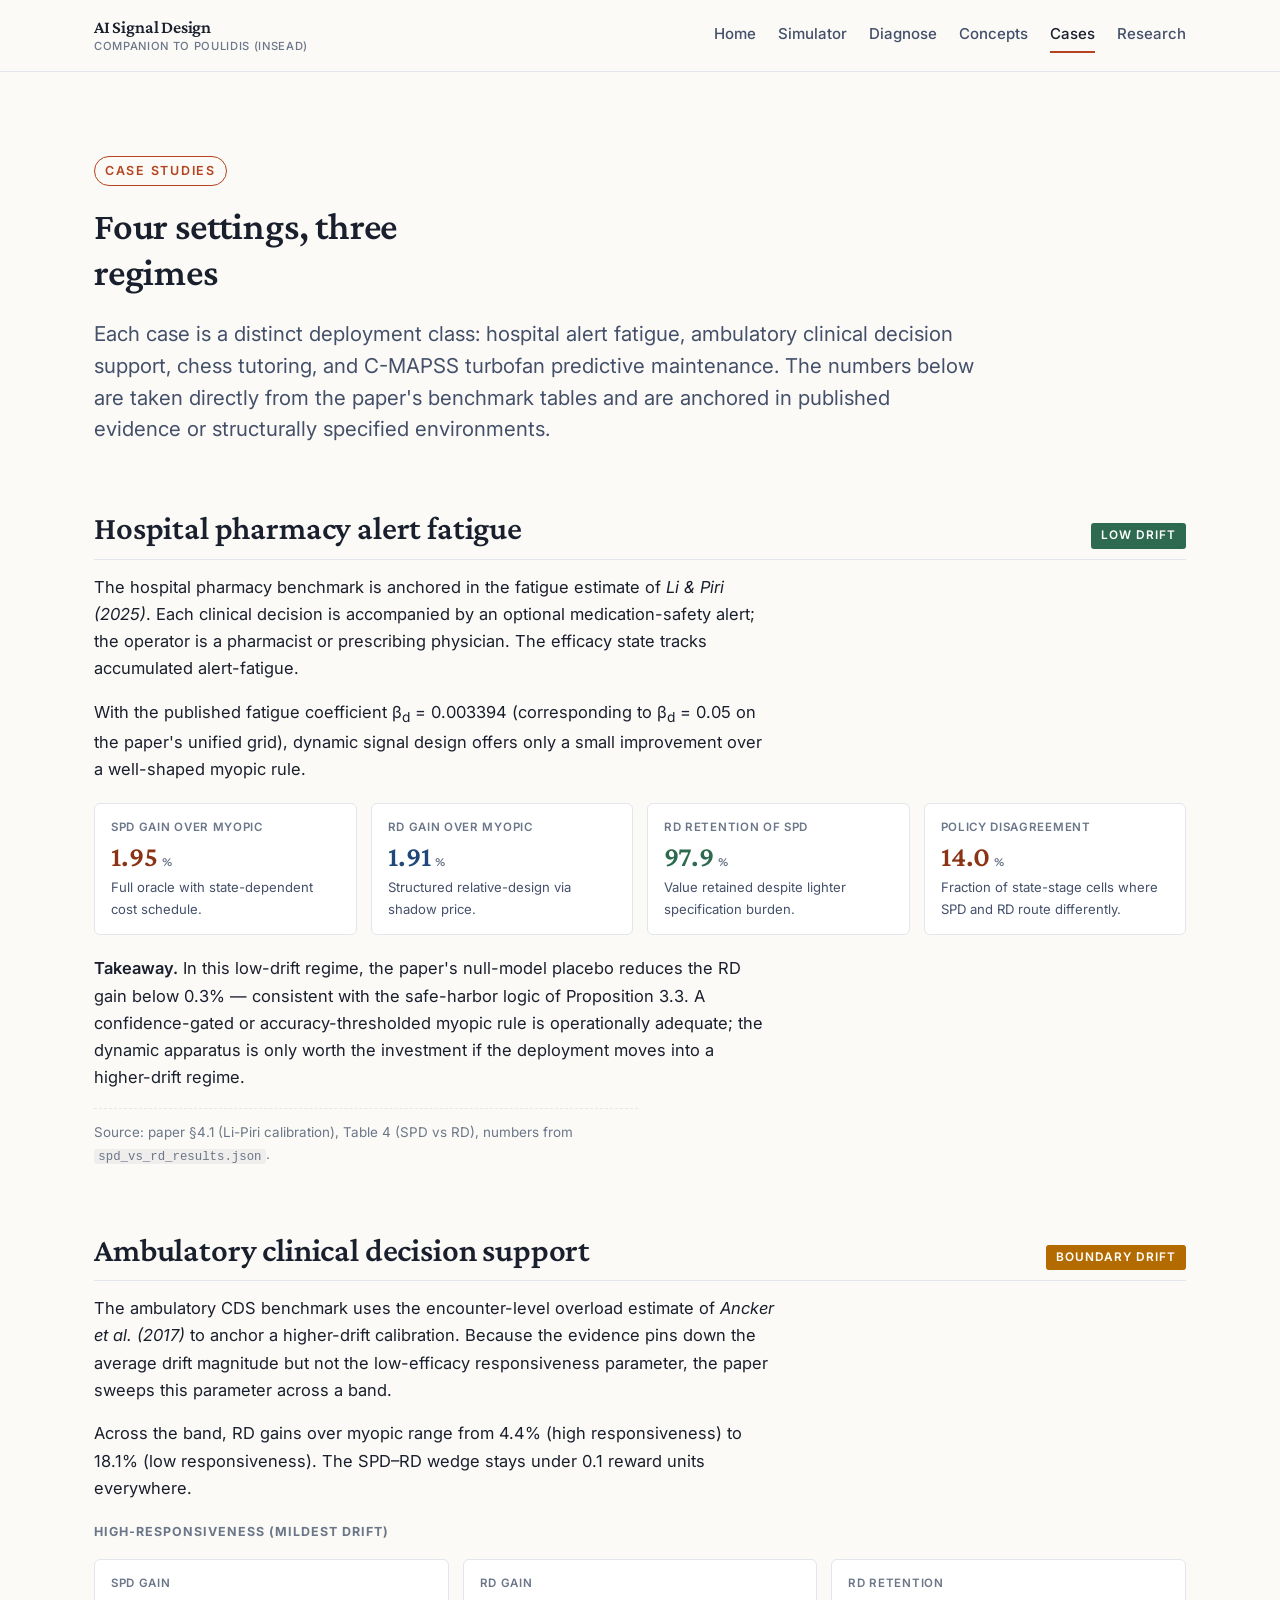
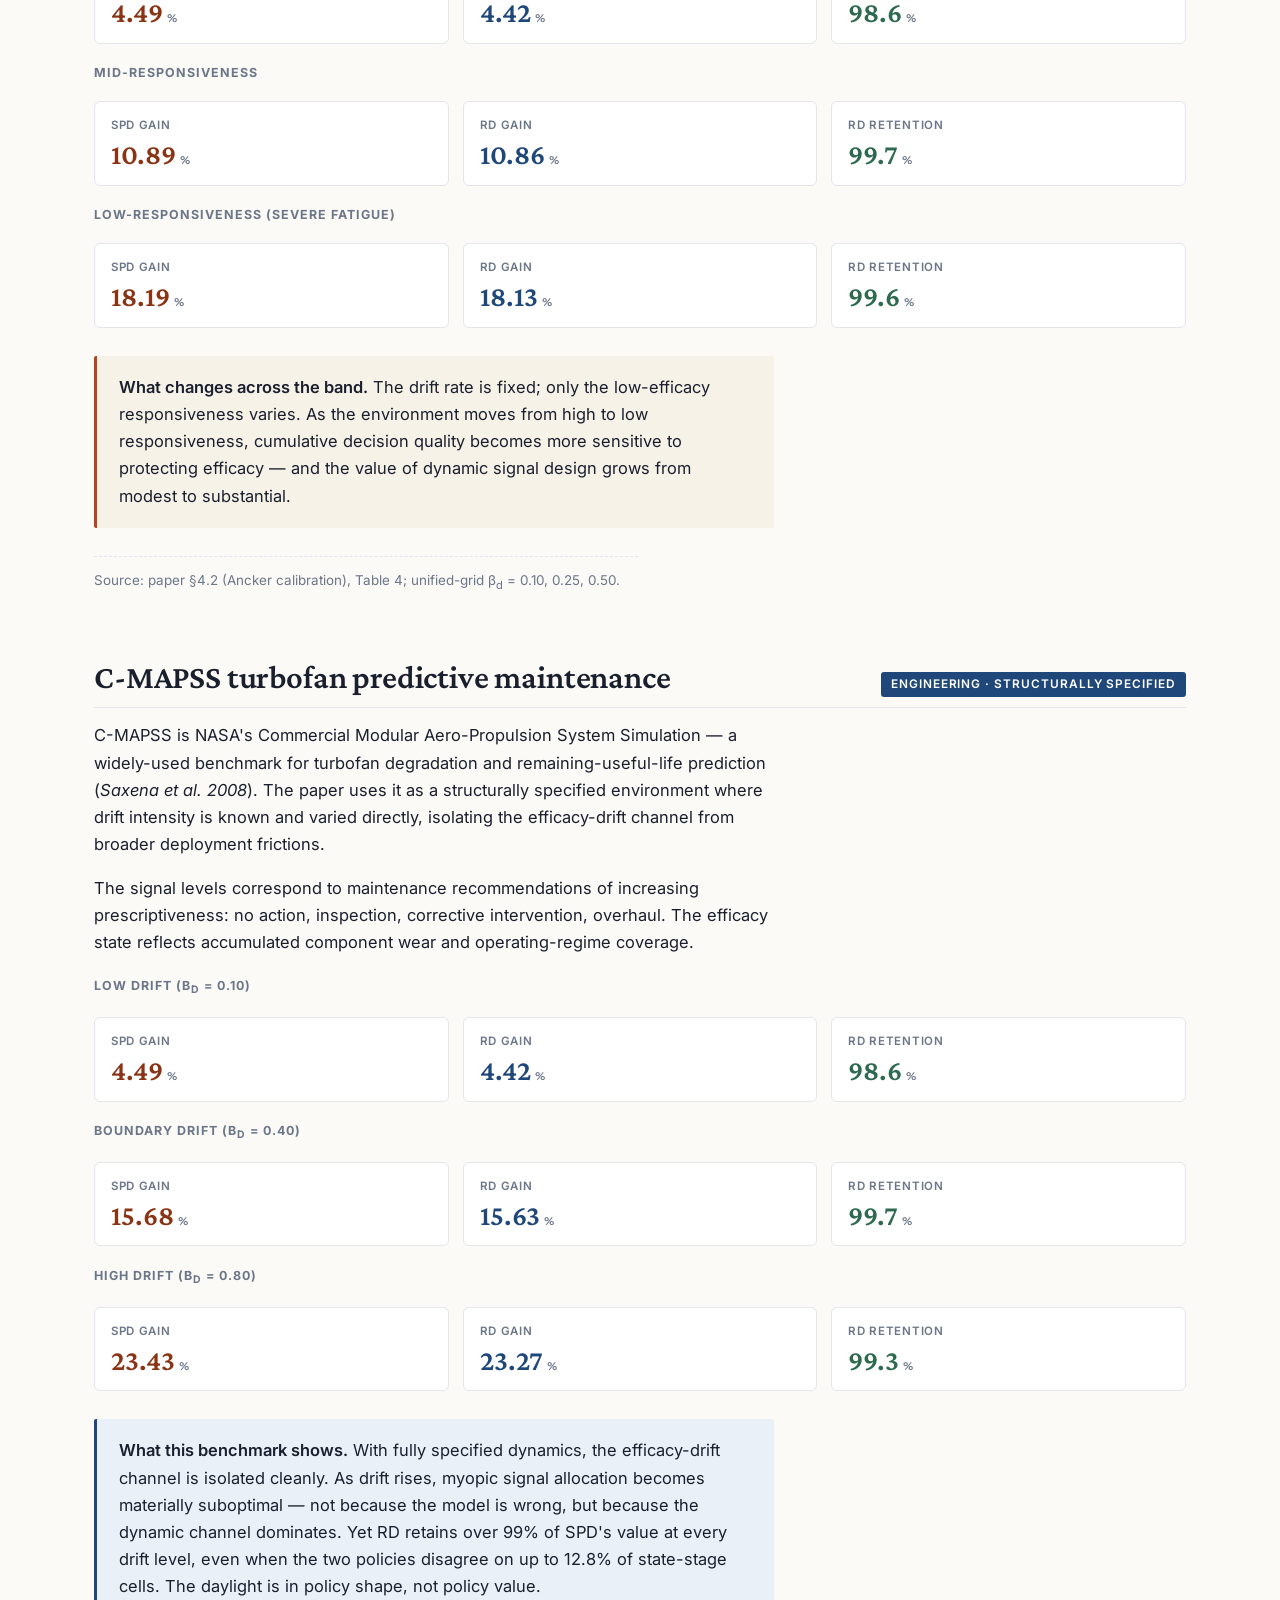
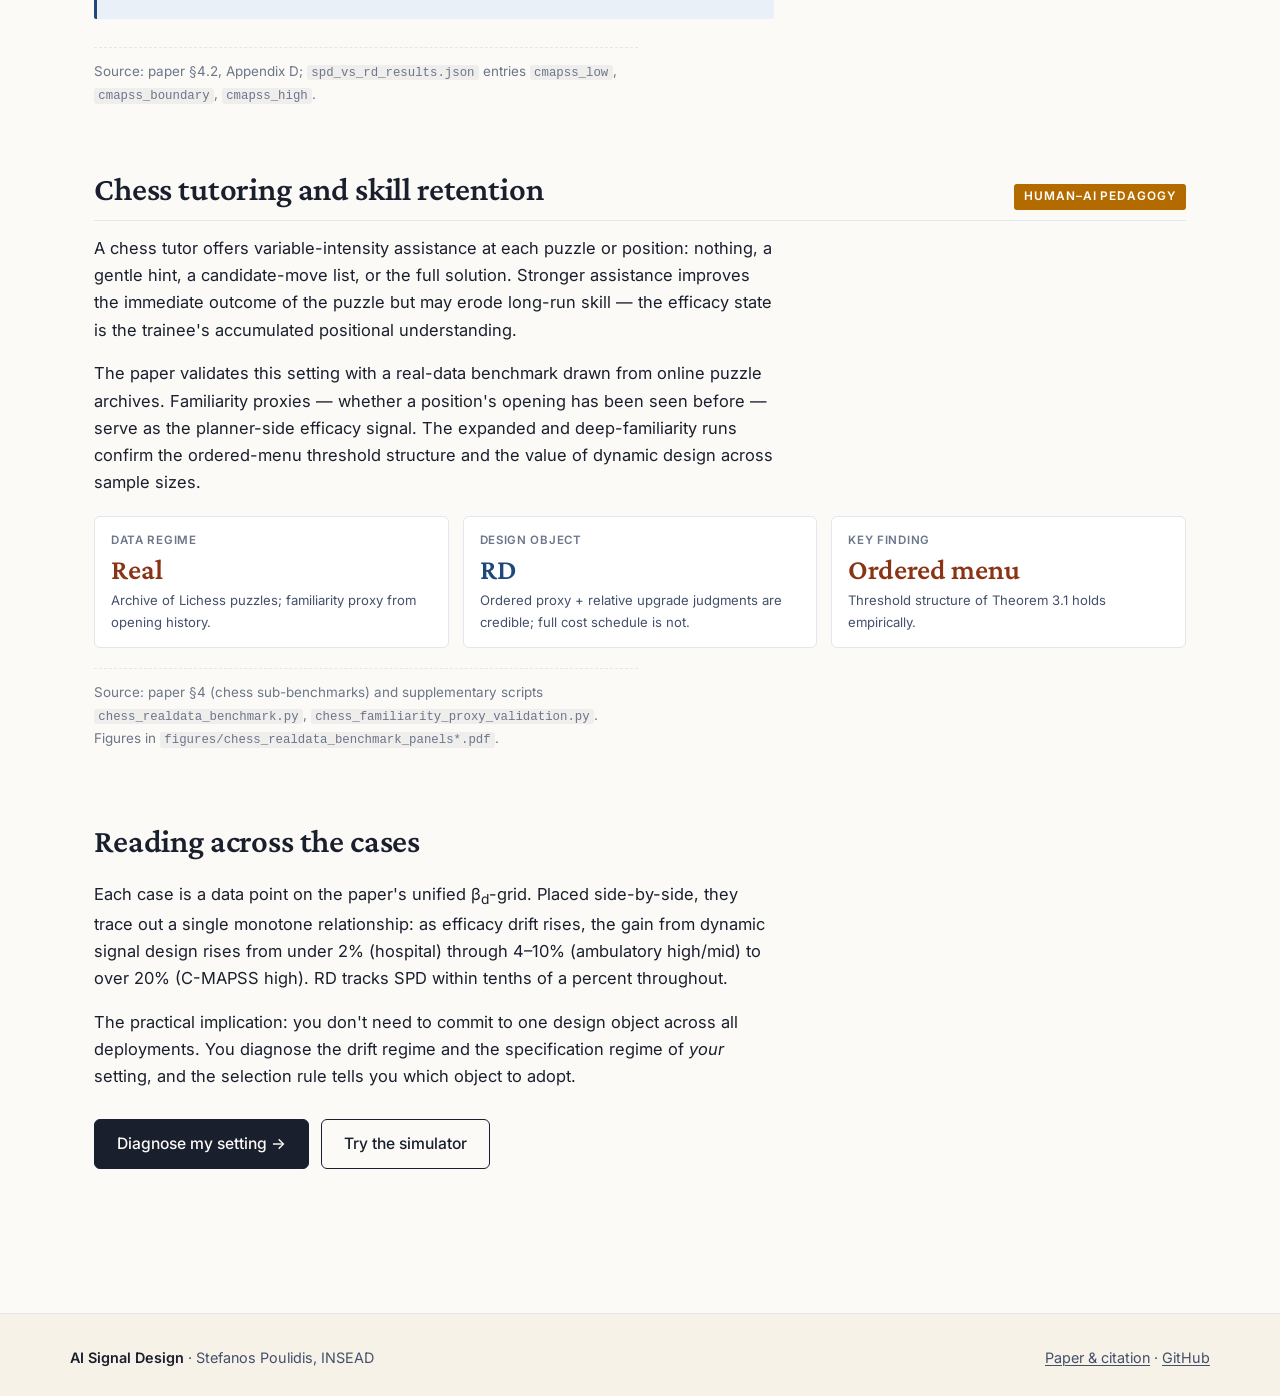
==== cases.html @ e81a994e "Initial site: companion to Dynamic AI Signal Policy Design Static site translating the paper's findi" ====
<!DOCTYPE html>
<html lang="en">
<head>
<meta charset="utf-8">
<meta name="viewport" content="width=device-width,initial-scale=1">
<title>Case studies — AI Signal Design</title>
<meta name="description" content="Hospital alert fatigue, ambulatory clinical decision support, chess tutoring, and C-MAPSS turbofan predictive maintenance — with the paper's benchmark numbers.">
<link rel="preconnect" href="https://fonts.googleapis.com">
<link rel="preconnect" href="https://fonts.gstatic.com" crossorigin>
<link href="https://fonts.googleapis.com/css2?family=Crimson+Pro:wght@400;500;600;700&family=Inter:wght@400;500;600;700&display=swap" rel="stylesheet">
<link rel="stylesheet" href="assets/css/styles.css">
<style>
  .case-section { margin-bottom: 64px; }
  .case-head {
    display: flex;
    justify-content: space-between;
    align-items: baseline;
    gap: 20px;
    border-bottom: 1px solid var(--rule);
    padding-bottom: 10px;
    margin-bottom: 14px;
  }
  .case-head h2 { margin: 0; }
  .case-tag {
    font-size: 0.74rem;
    text-transform: uppercase;
    letter-spacing: 0.08em;
    font-weight: 600;
    padding: 3px 10px;
    border-radius: 3px;
    color: white;
    white-space: nowrap;
  }
  .case-tag.low { background: var(--good); }
  .case-tag.mid { background: var(--warn); }
  .case-tag.high { background: var(--bad); }
  .case-tag.engineering { background: var(--blue); }

  .num-grid {
    display: grid;
    grid-template-columns: repeat(auto-fit, minmax(170px, 1fr));
    gap: 14px;
    margin: 20px 0;
  }
  .num-cell {
    background: var(--card);
    border: 1px solid var(--rule);
    border-radius: var(--radius);
    padding: 14px 16px;
  }
  .num-cell .label { font-size: 0.72rem; text-transform: uppercase; letter-spacing: 0.06em; color: var(--ink-mute); font-weight: 600; }
  .num-cell .big {
    font-family: "Crimson Pro", serif;
    font-size: 1.8rem;
    color: var(--accent-dark);
    line-height: 1.1;
    margin-top: 4px;
    font-weight: 600;
  }
  .num-cell.blue .big { color: var(--blue); }
  .num-cell.good .big { color: var(--good); }
  .num-cell .unit { font-size: 0.85rem; color: var(--ink-mute); margin-left: 4px; }
  .num-cell .desc { font-size: 0.82rem; color: var(--ink-soft); margin-top: 4px; }

  .source-note {
    font-size: 0.84rem;
    color: var(--ink-mute);
    margin-top: 14px;
    padding-top: 12px;
    border-top: 1px dashed var(--rule);
  }
</style>
</head>
<body>

<header class="site-header">
  <div class="nav-wrap">
    <a href="index.html" class="brand">AI Signal Design <small>Companion to Poulidis (INSEAD)</small></a>
    <nav class="primary">
      <a href="index.html">Home</a>
      <a href="simulator.html">Simulator</a>
      <a href="diagnose.html">Diagnose</a>
      <a href="concepts.html">Concepts</a>
      <a href="cases.html" class="active">Cases</a>
      <a href="research.html">Research</a>
    </nav>
  </div>
</header>

<main>

<section class="hero" style="padding-bottom:0;">
  <span class="eyebrow">Case studies</span>
  <h1 style="font-size:clamp(1.8rem,3vw,2.4rem);">Four settings, three regimes</h1>
  <p class="lede">
    Each case is a distinct deployment class: hospital alert fatigue, ambulatory clinical decision support, chess tutoring, and C-MAPSS turbofan predictive maintenance. The numbers below are taken directly from the paper's benchmark tables and are anchored in published evidence or structurally specified environments.
  </p>
</section>

<!-- Hospital alert fatigue -->
<section class="case-section" id="hospital">
  <div class="case-head">
    <h2>Hospital pharmacy alert fatigue</h2>
    <span class="case-tag low">Low drift</span>
  </div>
  <div class="prose">
    <p>
      The hospital pharmacy benchmark is anchored in the fatigue estimate of <em>Li &amp; Piri (2025)</em>. Each clinical decision is accompanied by an optional medication-safety alert; the operator is a pharmacist or prescribing physician. The efficacy state tracks accumulated alert-fatigue.
    </p>
    <p>
      With the published fatigue coefficient β<sub>d</sub> = 0.003394 (corresponding to β<sub>d</sub> = 0.05 on the paper's unified grid), dynamic signal design offers only a small improvement over a well-shaped myopic rule.
    </p>
  </div>

  <div class="num-grid">
    <div class="num-cell"><div class="label">SPD gain over myopic</div><div class="big">1.95<span class="unit">%</span></div><div class="desc">Full oracle with state-dependent cost schedule.</div></div>
    <div class="num-cell blue"><div class="label">RD gain over myopic</div><div class="big">1.91<span class="unit">%</span></div><div class="desc">Structured relative-design via shadow price.</div></div>
    <div class="num-cell good"><div class="label">RD retention of SPD</div><div class="big">97.9<span class="unit">%</span></div><div class="desc">Value retained despite lighter specification burden.</div></div>
    <div class="num-cell"><div class="label">Policy disagreement</div><div class="big">14.0<span class="unit">%</span></div><div class="desc">Fraction of state-stage cells where SPD and RD route differently.</div></div>
  </div>

  <div class="prose">
    <p>
      <strong>Takeaway.</strong> In this low-drift regime, the paper's null-model placebo reduces the RD gain below 0.3% — consistent with the safe-harbor logic of Proposition 3.3. A confidence-gated or accuracy-thresholded myopic rule is operationally adequate; the dynamic apparatus is only worth the investment if the deployment moves into a higher-drift regime.
    </p>
    <p class="source-note">Source: paper §4.1 (Li-Piri calibration), Table 4 (SPD vs RD), numbers from <code>spd_vs_rd_results.json</code>.</p>
  </div>
</section>

<!-- Ambulatory CDS -->
<section class="case-section" id="ambulatory">
  <div class="case-head">
    <h2>Ambulatory clinical decision support</h2>
    <span class="case-tag mid">Boundary drift</span>
  </div>
  <div class="prose">
    <p>
      The ambulatory CDS benchmark uses the encounter-level overload estimate of <em>Ancker et al. (2017)</em> to anchor a higher-drift calibration. Because the evidence pins down the average drift magnitude but not the low-efficacy responsiveness parameter, the paper sweeps this parameter across a band.
    </p>
    <p>
      Across the band, RD gains over myopic range from 4.4% (high responsiveness) to 18.1% (low responsiveness). The SPD–RD wedge stays under 0.1 reward units everywhere.
    </p>
  </div>

  <h3 style="font-family: 'Inter', sans-serif; font-size: 0.78rem; text-transform: uppercase; letter-spacing: 0.08em; color: var(--ink-mute); font-weight: 700;">High-responsiveness (mildest drift)</h3>
  <div class="num-grid">
    <div class="num-cell"><div class="label">SPD gain</div><div class="big">4.49<span class="unit">%</span></div></div>
    <div class="num-cell blue"><div class="label">RD gain</div><div class="big">4.42<span class="unit">%</span></div></div>
    <div class="num-cell good"><div class="label">RD retention</div><div class="big">98.6<span class="unit">%</span></div></div>
  </div>

  <h3 style="font-family: 'Inter', sans-serif; font-size: 0.78rem; text-transform: uppercase; letter-spacing: 0.08em; color: var(--ink-mute); font-weight: 700;">Mid-responsiveness</h3>
  <div class="num-grid">
    <div class="num-cell"><div class="label">SPD gain</div><div class="big">10.89<span class="unit">%</span></div></div>
    <div class="num-cell blue"><div class="label">RD gain</div><div class="big">10.86<span class="unit">%</span></div></div>
    <div class="num-cell good"><div class="label">RD retention</div><div class="big">99.7<span class="unit">%</span></div></div>
  </div>

  <h3 style="font-family: 'Inter', sans-serif; font-size: 0.78rem; text-transform: uppercase; letter-spacing: 0.08em; color: var(--ink-mute); font-weight: 700;">Low-responsiveness (severe fatigue)</h3>
  <div class="num-grid">
    <div class="num-cell"><div class="label">SPD gain</div><div class="big">18.19<span class="unit">%</span></div></div>
    <div class="num-cell blue"><div class="label">RD gain</div><div class="big">18.13<span class="unit">%</span></div></div>
    <div class="num-cell good"><div class="label">RD retention</div><div class="big">99.6<span class="unit">%</span></div></div>
  </div>

  <div class="prose">
    <div class="callout">
      <strong>What changes across the band.</strong> The drift rate is fixed; only the low-efficacy responsiveness varies. As the environment moves from high to low responsiveness, cumulative decision quality becomes more sensitive to protecting efficacy — and the value of dynamic signal design grows from modest to substantial.
    </div>
    <p class="source-note">Source: paper §4.2 (Ancker calibration), Table 4; unified-grid β<sub>d</sub> = 0.10, 0.25, 0.50.</p>
  </div>
</section>

<!-- C-MAPSS turbofan -->
<section class="case-section" id="cmapss">
  <div class="case-head">
    <h2>C-MAPSS turbofan predictive maintenance</h2>
    <span class="case-tag engineering">Engineering · structurally specified</span>
  </div>
  <div class="prose">
    <p>
      C-MAPSS is NASA's Commercial Modular Aero-Propulsion System Simulation — a widely-used benchmark for turbofan degradation and remaining-useful-life prediction (<em>Saxena et al. 2008</em>). The paper uses it as a structurally specified environment where drift intensity is known and varied directly, isolating the efficacy-drift channel from broader deployment frictions.
    </p>
    <p>
      The signal levels correspond to maintenance recommendations of increasing prescriptiveness: no action, inspection, corrective intervention, overhaul. The efficacy state reflects accumulated component wear and operating-regime coverage.
    </p>
  </div>

  <h3 style="font-family: 'Inter', sans-serif; font-size: 0.78rem; text-transform: uppercase; letter-spacing: 0.08em; color: var(--ink-mute); font-weight: 700;">Low drift (β<sub>d</sub> = 0.10)</h3>
  <div class="num-grid">
    <div class="num-cell"><div class="label">SPD gain</div><div class="big">4.49<span class="unit">%</span></div></div>
    <div class="num-cell blue"><div class="label">RD gain</div><div class="big">4.42<span class="unit">%</span></div></div>
    <div class="num-cell good"><div class="label">RD retention</div><div class="big">98.6<span class="unit">%</span></div></div>
  </div>

  <h3 style="font-family: 'Inter', sans-serif; font-size: 0.78rem; text-transform: uppercase; letter-spacing: 0.08em; color: var(--ink-mute); font-weight: 700;">Boundary drift (β<sub>d</sub> = 0.40)</h3>
  <div class="num-grid">
    <div class="num-cell"><div class="label">SPD gain</div><div class="big">15.68<span class="unit">%</span></div></div>
    <div class="num-cell blue"><div class="label">RD gain</div><div class="big">15.63<span class="unit">%</span></div></div>
    <div class="num-cell good"><div class="label">RD retention</div><div class="big">99.7<span class="unit">%</span></div></div>
  </div>

  <h3 style="font-family: 'Inter', sans-serif; font-size: 0.78rem; text-transform: uppercase; letter-spacing: 0.08em; color: var(--ink-mute); font-weight: 700;">High drift (β<sub>d</sub> = 0.80)</h3>
  <div class="num-grid">
    <div class="num-cell"><div class="label">SPD gain</div><div class="big">23.43<span class="unit">%</span></div></div>
    <div class="num-cell blue"><div class="label">RD gain</div><div class="big">23.27<span class="unit">%</span></div></div>
    <div class="num-cell good"><div class="label">RD retention</div><div class="big">99.3<span class="unit">%</span></div></div>
  </div>

  <div class="prose">
    <div class="callout blue">
      <strong>What this benchmark shows.</strong> With fully specified dynamics, the efficacy-drift channel is isolated cleanly. As drift rises, myopic signal allocation becomes materially suboptimal — not because the model is wrong, but because the dynamic channel dominates. Yet RD retains over 99% of SPD's value at every drift level, even when the two policies disagree on up to 12.8% of state-stage cells. The daylight is in policy shape, not policy value.
    </div>
    <p class="source-note">Source: paper §4.2, Appendix D; <code>spd_vs_rd_results.json</code> entries <code>cmapss_low</code>, <code>cmapss_boundary</code>, <code>cmapss_high</code>.</p>
  </div>
</section>

<!-- Chess tutoring -->
<section class="case-section" id="chess">
  <div class="case-head">
    <h2>Chess tutoring and skill retention</h2>
    <span class="case-tag mid">Human–AI pedagogy</span>
  </div>
  <div class="prose">
    <p>
      A chess tutor offers variable-intensity assistance at each puzzle or position: nothing, a gentle hint, a candidate-move list, or the full solution. Stronger assistance improves the immediate outcome of the puzzle but may erode long-run skill — the efficacy state is the trainee's accumulated positional understanding.
    </p>
    <p>
      The paper validates this setting with a real-data benchmark drawn from online puzzle archives. Familiarity proxies — whether a position's opening has been seen before — serve as the planner-side efficacy signal. The expanded and deep-familiarity runs confirm the ordered-menu threshold structure and the value of dynamic design across sample sizes.
    </p>
  </div>

  <div class="num-grid">
    <div class="num-cell"><div class="label">Data regime</div><div class="big">Real</div><div class="desc">Archive of Lichess puzzles; familiarity proxy from opening history.</div></div>
    <div class="num-cell blue"><div class="label">Design object</div><div class="big">RD</div><div class="desc">Ordered proxy + relative upgrade judgments are credible; full cost schedule is not.</div></div>
    <div class="num-cell"><div class="label">Key finding</div><div class="big">Ordered menu</div><div class="desc">Threshold structure of Theorem 3.1 holds empirically.</div></div>
  </div>

  <div class="prose">
    <p class="source-note">Source: paper §4 (chess sub-benchmarks) and supplementary scripts <code>chess_realdata_benchmark.py</code>, <code>chess_familiarity_proxy_validation.py</code>. Figures in <code>figures/chess_realdata_benchmark_panels*.pdf</code>.</p>
  </div>
</section>

<section>
  <h2>Reading across the cases</h2>
  <div class="prose">
    <p>
      Each case is a data point on the paper's unified β<sub>d</sub>-grid. Placed side-by-side, they trace out a single monotone relationship: as efficacy drift rises, the gain from dynamic signal design rises from under 2% (hospital) through 4–10% (ambulatory high/mid) to over 20% (C-MAPSS high). RD tracks SPD within tenths of a percent throughout.
    </p>
    <p>
      The practical implication: you don't need to commit to one design object across all deployments. You diagnose the drift regime and the specification regime of <em>your</em> setting, and the selection rule tells you which object to adopt.
    </p>
  </div>

  <div class="cta-row">
    <a href="diagnose.html" class="btn">Diagnose my setting →</a>
    <a href="simulator.html" class="btn secondary">Try the simulator</a>
  </div>
</section>

</main>

<footer>
  <div class="foot-wrap">
    <div><strong>AI Signal Design</strong> · Stefanos Poulidis, INSEAD</div>
    <div><a href="research.html">Paper &amp; citation</a> · <a href="https://github.com/StefanosPoulidis/ai-signal-design">GitHub</a></div>
  </div>
</footer>

</body>
</html>
---- assets/css/styles.css ----
/* ============================================================
   AI Signal Design — companion site for
   "Dynamic AI Signal Policy Design" (Poulidis, INSEAD)
   ============================================================ */

:root {
  --ink: #1a1f2e;
  --ink-soft: #44506a;
  --ink-mute: #6b7689;
  --rule: #e3e6ed;
  --paper: #fbfaf6;
  --paper-warm: #f6f2e8;
  --card: #ffffff;
  --accent: #b5431f;            /* warm terracotta */
  --accent-dark: #8a3415;
  --good: #2d6a4f;
  --warn: #b36b00;
  --bad: #a3301e;
  --zone-safe: #d9e6d5;
  --zone-mid: #f2e3bd;
  --zone-hot: #f0c9bb;
  --blue: #1f477a;
  --max-text: 68ch;
  --max-wide: 1140px;
  --radius: 6px;
  --shadow: 0 1px 2px rgba(26,31,46,0.04), 0 4px 14px rgba(26,31,46,0.06);
}

* { box-sizing: border-box; }

html { scroll-behavior: smooth; }

body {
  margin: 0;
  font-family: "Inter", -apple-system, BlinkMacSystemFont, "Segoe UI", Roboto, sans-serif;
  font-size: 16.5px;
  line-height: 1.65;
  color: var(--ink);
  background: var(--paper);
  -webkit-font-smoothing: antialiased;
  text-rendering: optimizeLegibility;
}

h1, h2, h3, h4 {
  font-family: "Crimson Pro", "Charter", "Iowan Old Style", "Georgia", serif;
  font-weight: 600;
  line-height: 1.18;
  color: var(--ink);
  letter-spacing: -0.005em;
}

h1 { font-size: clamp(2.2rem, 4.5vw, 3.3rem); margin: 0 0 0.6em; }
h2 { font-size: clamp(1.55rem, 2.6vw, 2.05rem); margin: 2.2em 0 0.6em; }
h3 { font-size: 1.25rem; margin: 1.8em 0 0.5em; }
h4 { font-size: 1.02rem; margin: 1.4em 0 0.4em; font-family: "Inter", sans-serif; text-transform: uppercase; letter-spacing: 0.08em; color: var(--ink-mute); font-weight: 600; }

p { margin: 0 0 1em; max-width: var(--max-text); }

a {
  color: var(--accent-dark);
  text-decoration: underline;
  text-underline-offset: 2px;
  text-decoration-thickness: 0.08em;
}
a:hover { color: var(--accent); }

strong { font-weight: 600; color: var(--ink); }
em { font-style: italic; }

code, .mono {
  font-family: "JetBrains Mono", "SF Mono", Menlo, Consolas, monospace;
  font-size: 0.92em;
  background: rgba(26,31,46,0.05);
  padding: 0.05em 0.35em;
  border-radius: 3px;
}

/* ============================================================
   LAYOUT
   ============================================================ */

.site-header {
  background: var(--paper);
  border-bottom: 1px solid var(--rule);
  padding: 18px 0;
  position: sticky;
  top: 0;
  z-index: 50;
  backdrop-filter: blur(6px);
  background: rgba(251,250,246,0.92);
}

.nav-wrap {
  max-width: var(--max-wide);
  margin: 0 auto;
  padding: 0 24px;
  display: flex;
  align-items: center;
  justify-content: space-between;
  gap: 24px;
}

.brand {
  font-family: "Crimson Pro", "Charter", serif;
  font-size: 1.12rem;
  font-weight: 600;
  text-decoration: none;
  color: var(--ink);
  line-height: 1.1;
  letter-spacing: -0.01em;
}
.brand small {
  display: block;
  font-family: "Inter", sans-serif;
  font-size: 0.7rem;
  font-weight: 500;
  color: var(--ink-mute);
  letter-spacing: 0.06em;
  text-transform: uppercase;
  margin-top: 2px;
}

nav.primary {
  display: flex;
  gap: 22px;
  flex-wrap: wrap;
}
nav.primary a {
  color: var(--ink-soft);
  text-decoration: none;
  font-size: 0.94rem;
  font-weight: 500;
  padding: 4px 0;
  border-bottom: 2px solid transparent;
}
nav.primary a:hover { color: var(--accent); }
nav.primary a.active { color: var(--ink); border-bottom-color: var(--accent); }

main {
  max-width: var(--max-wide);
  margin: 0 auto;
  padding: 56px 24px 80px;
}

section { margin: 0 0 64px; }

.lede {
  font-size: 1.18rem;
  line-height: 1.55;
  color: var(--ink-soft);
  max-width: var(--max-text);
}

.prose { max-width: var(--max-text); }

.prose ul, .prose ol { max-width: var(--max-text); padding-left: 1.25em; }
.prose li { margin: 0.3em 0; }

/* ============================================================
   HERO
   ============================================================ */

.hero {
  padding: 28px 0 12px;
}
.hero .eyebrow {
  display: inline-block;
  font-size: 0.78rem;
  text-transform: uppercase;
  letter-spacing: 0.14em;
  color: var(--accent);
  font-weight: 600;
  margin-bottom: 18px;
  padding: 4px 10px;
  border: 1px solid var(--accent);
  border-radius: 999px;
}
.hero h1 {
  max-width: 18ch;
}
.hero .lede { font-size: 1.28rem; }

.cta-row {
  display: flex;
  flex-wrap: wrap;
  gap: 12px;
  margin-top: 28px;
}

.btn {
  display: inline-block;
  padding: 11px 22px;
  border-radius: var(--radius);
  font-weight: 500;
  font-size: 0.98rem;
  text-decoration: none;
  border: 1px solid var(--ink);
  color: var(--paper);
  background: var(--ink);
  transition: background 0.15s, color 0.15s, border-color 0.15s;
}
.btn:hover { background: var(--accent); border-color: var(--accent); color: white; }
.btn.secondary {
  background: transparent;
  color: var(--ink);
}
.btn.secondary:hover { background: var(--ink); color: var(--paper); }

/* ============================================================
   CARDS / GRID
   ============================================================ */

.cards {
  display: grid;
  grid-template-columns: repeat(auto-fit, minmax(260px, 1fr));
  gap: 18px;
  margin: 32px 0;
}
.card {
  background: var(--card);
  border: 1px solid var(--rule);
  border-radius: var(--radius);
  padding: 24px;
}
.card h3 { margin-top: 0; font-size: 1.15rem; }
.card p { margin-bottom: 0; }
.card .num {
  font-family: "Crimson Pro", serif;
  font-size: 2.2rem;
  color: var(--accent);
  font-weight: 600;
  line-height: 1;
  display: block;
  margin-bottom: 6px;
}

/* Highlight callouts */
.callout {
  background: var(--paper-warm);
  border-left: 3px solid var(--accent);
  padding: 18px 22px;
  margin: 28px 0;
  border-radius: 2px;
}
.callout.blue { border-color: var(--blue); background: #eaf0f7; }
.callout.good { border-color: var(--good); background: #e6f0eb; }

/* ============================================================
   THREE-REGIME STRIP
   ============================================================ */

.regimes {
  display: grid;
  grid-template-columns: repeat(3, 1fr);
  gap: 0;
  margin: 36px 0;
  border-radius: var(--radius);
  overflow: hidden;
  box-shadow: var(--shadow);
}
.regime {
  padding: 26px 24px;
  background: var(--card);
  border-right: 1px solid var(--rule);
  position: relative;
}
.regime:last-child { border-right: none; }
.regime .zone-dot {
  display: inline-block;
  width: 10px;
  height: 10px;
  border-radius: 50%;
  margin-right: 8px;
  vertical-align: middle;
}
.regime.safe { background: var(--zone-safe); }
.regime.mid  { background: var(--zone-mid); }
.regime.hot  { background: var(--zone-hot); }
.regime h3 {
  margin-top: 0;
  font-size: 1.08rem;
  text-transform: uppercase;
  letter-spacing: 0.05em;
  font-family: "Inter", sans-serif;
  font-weight: 700;
  color: var(--ink);
}
.regime .verdict {
  font-family: "Crimson Pro", serif;
  font-size: 1.55rem;
  font-weight: 600;
  margin: 10px 0 8px;
  color: var(--ink);
}
.regime p { margin: 0; font-size: 0.95rem; color: var(--ink-soft); max-width: none; }

@media (max-width: 760px) {
  .regimes { grid-template-columns: 1fr; }
  .regime { border-right: none; border-bottom: 1px solid var(--rule); }
  .regime:last-child { border-bottom: none; }
}

/* ============================================================
   SIMULATOR
   ============================================================ */

.sim-layout {
  display: grid;
  grid-template-columns: 300px 1fr;
  gap: 32px;
  margin-top: 24px;
}
@media (max-width: 900px) { .sim-layout { grid-template-columns: 1fr; } }

.sim-controls {
  background: var(--card);
  border: 1px solid var(--rule);
  border-radius: var(--radius);
  padding: 22px;
  height: fit-content;
  position: sticky;
  top: 90px;
}
.sim-controls h3 { margin-top: 0; font-family: "Inter", sans-serif; font-size: 0.85rem; letter-spacing: 0.08em; text-transform: uppercase; color: var(--ink-mute); font-weight: 700; }
.control { margin-bottom: 20px; }
.control label {
  display: flex;
  justify-content: space-between;
  font-size: 0.88rem;
  font-weight: 500;
  margin-bottom: 6px;
  color: var(--ink-soft);
}
.control label .val { color: var(--accent); font-variant-numeric: tabular-nums; }
.control input[type=range] { width: 100%; }
.control select {
  width: 100%;
  padding: 8px 10px;
  border: 1px solid var(--rule);
  background: white;
  border-radius: 4px;
  font-family: inherit;
  font-size: 0.94rem;
  color: var(--ink);
}

.sim-output { min-width: 0; }

.kpis {
  display: grid;
  grid-template-columns: repeat(3, 1fr);
  gap: 12px;
  margin-bottom: 24px;
}
.kpi {
  background: var(--card);
  border: 1px solid var(--rule);
  border-radius: var(--radius);
  padding: 14px 16px;
}
.kpi .label { font-size: 0.72rem; text-transform: uppercase; letter-spacing: 0.08em; color: var(--ink-mute); font-weight: 600; }
.kpi .name { font-size: 0.9rem; color: var(--ink-soft); margin-top: 2px; }
.kpi .big {
  font-family: "Crimson Pro", serif;
  font-size: 1.9rem;
  font-weight: 600;
  line-height: 1.1;
  margin-top: 4px;
}
.kpi.myopic .big { color: var(--ink-mute); }
.kpi.rd .big     { color: var(--blue); }
.kpi.spd .big    { color: var(--accent-dark); }

.chart-card {
  background: var(--card);
  border: 1px solid var(--rule);
  border-radius: var(--radius);
  padding: 20px;
  margin-bottom: 18px;
}
.chart-card h4 {
  margin: 0 0 10px;
  font-size: 0.75rem;
  text-transform: uppercase;
  letter-spacing: 0.08em;
  color: var(--ink-mute);
  font-family: "Inter", sans-serif;
  font-weight: 700;
}
.chart-card .chart-sub {
  font-size: 0.86rem;
  color: var(--ink-mute);
  margin: -4px 0 8px;
}
.chart-wrap { position: relative; height: 220px; }

.legend {
  display: flex;
  gap: 14px;
  font-size: 0.84rem;
  flex-wrap: wrap;
  color: var(--ink-soft);
  margin-top: 6px;
}
.legend .sw {
  display: inline-block;
  width: 14px;
  height: 3px;
  vertical-align: middle;
  margin-right: 5px;
  border-radius: 2px;
}

/* ============================================================
   DIAGNOSTIC WIZARD
   ============================================================ */

.wizard {
  max-width: 760px;
  background: var(--card);
  border: 1px solid var(--rule);
  border-radius: var(--radius);
  padding: 32px;
  box-shadow: var(--shadow);
}
.wizard .step-num {
  font-size: 0.78rem;
  text-transform: uppercase;
  letter-spacing: 0.1em;
  color: var(--ink-mute);
  font-weight: 600;
}
.wizard h2 { margin: 2px 0 6px; font-size: 1.5rem; }
.wizard .q-prompt { color: var(--ink-soft); margin: 6px 0 22px; }

.options {
  display: grid;
  grid-template-columns: 1fr;
  gap: 10px;
  margin-bottom: 22px;
}
.option {
  padding: 14px 18px;
  border: 1.5px solid var(--rule);
  background: var(--paper);
  border-radius: var(--radius);
  cursor: pointer;
  font-size: 0.98rem;
  text-align: left;
  font-family: inherit;
  color: var(--ink);
  transition: all 0.12s;
}
.option:hover { border-color: var(--accent); background: white; }
.option.selected {
  border-color: var(--accent);
  background: var(--paper-warm);
}
.option .opt-label {
  font-weight: 600;
  display: block;
  margin-bottom: 2px;
}
.option .opt-desc {
  font-size: 0.86rem;
  color: var(--ink-mute);
  font-weight: 400;
}

.wizard-nav {
  display: flex;
  justify-content: space-between;
  padding-top: 18px;
  border-top: 1px solid var(--rule);
}

.progress-dots {
  display: flex;
  gap: 6px;
  margin-bottom: 20px;
}
.progress-dots .dot {
  width: 30px;
  height: 3px;
  background: var(--rule);
  border-radius: 2px;
  transition: background 0.2s;
}
.progress-dots .dot.done { background: var(--accent); }
.progress-dots .dot.current { background: var(--ink); }

.verdict-card {
  background: var(--paper-warm);
  border-left: 4px solid var(--accent);
  padding: 24px 28px;
  border-radius: 4px;
  margin-top: 18px;
}
.verdict-card .verdict-label {
  font-size: 0.78rem;
  text-transform: uppercase;
  letter-spacing: 0.1em;
  color: var(--ink-mute);
  font-weight: 600;
}
.verdict-card .verdict-title {
  font-family: "Crimson Pro", serif;
  font-size: 2rem;
  font-weight: 600;
  margin: 6px 0 10px;
  color: var(--ink);
}
.verdict-card .verdict-reasoning {
  font-size: 0.96rem;
  color: var(--ink-soft);
}
.verdict-card .verdict-reasoning ul { padding-left: 1.2em; }

/* ============================================================
   CASES
   ============================================================ */

.case-grid {
  display: grid;
  grid-template-columns: repeat(auto-fit, minmax(320px, 1fr));
  gap: 20px;
  margin: 32px 0;
}
.case-card {
  background: var(--card);
  border: 1px solid var(--rule);
  border-radius: var(--radius);
  padding: 24px;
}
.case-card .tag {
  font-size: 0.72rem;
  text-transform: uppercase;
  letter-spacing: 0.08em;
  color: white;
  background: var(--ink-soft);
  padding: 3px 8px;
  border-radius: 3px;
  font-weight: 600;
}
.case-card .tag.low { background: var(--good); }
.case-card .tag.mid { background: var(--warn); }
.case-card .tag.high { background: var(--bad); }
.case-card h3 { margin-top: 8px; }
.case-card .stats {
  display: flex;
  gap: 18px;
  margin: 14px 0 10px;
  flex-wrap: wrap;
}
.case-card .stat {
  font-size: 0.85rem;
}
.case-card .stat strong {
  display: block;
  font-family: "Crimson Pro", serif;
  font-size: 1.4rem;
  color: var(--accent);
  font-weight: 600;
}

/* ============================================================
   FACTORED KERNEL DIAGRAM (concepts page)
   ============================================================ */

.kernel-diagram {
  background: var(--card);
  border: 1px solid var(--rule);
  border-radius: var(--radius);
  padding: 28px;
  margin: 28px 0;
}

/* ============================================================
   TABLES
   ============================================================ */

table.comp {
  border-collapse: collapse;
  width: 100%;
  margin: 20px 0;
  font-size: 0.94rem;
}
table.comp th, table.comp td {
  padding: 10px 14px;
  text-align: left;
  border-bottom: 1px solid var(--rule);
  vertical-align: top;
}
table.comp th {
  background: var(--paper-warm);
  font-weight: 600;
  font-size: 0.82rem;
  text-transform: uppercase;
  letter-spacing: 0.06em;
  color: var(--ink-soft);
}
table.comp tr:last-child td { border-bottom: none; }

/* ============================================================
   FOOTER
   ============================================================ */

footer {
  border-top: 1px solid var(--rule);
  padding: 32px 24px;
  background: var(--paper-warm);
  color: var(--ink-soft);
  font-size: 0.9rem;
}
footer .foot-wrap {
  max-width: var(--max-wide);
  margin: 0 auto;
  display: flex;
  flex-wrap: wrap;
  justify-content: space-between;
  gap: 20px;
}
footer a { color: var(--ink-soft); }

/* ============================================================
   UTILITIES
   ============================================================ */

.text-center { text-align: center; }
.muted { color: var(--ink-mute); }
.accent { color: var(--accent); }
.small { font-size: 0.9rem; }

.divider {
  height: 1px;
  background: var(--rule);
  margin: 48px 0;
  border: none;
}

.hidden { display: none !important; }
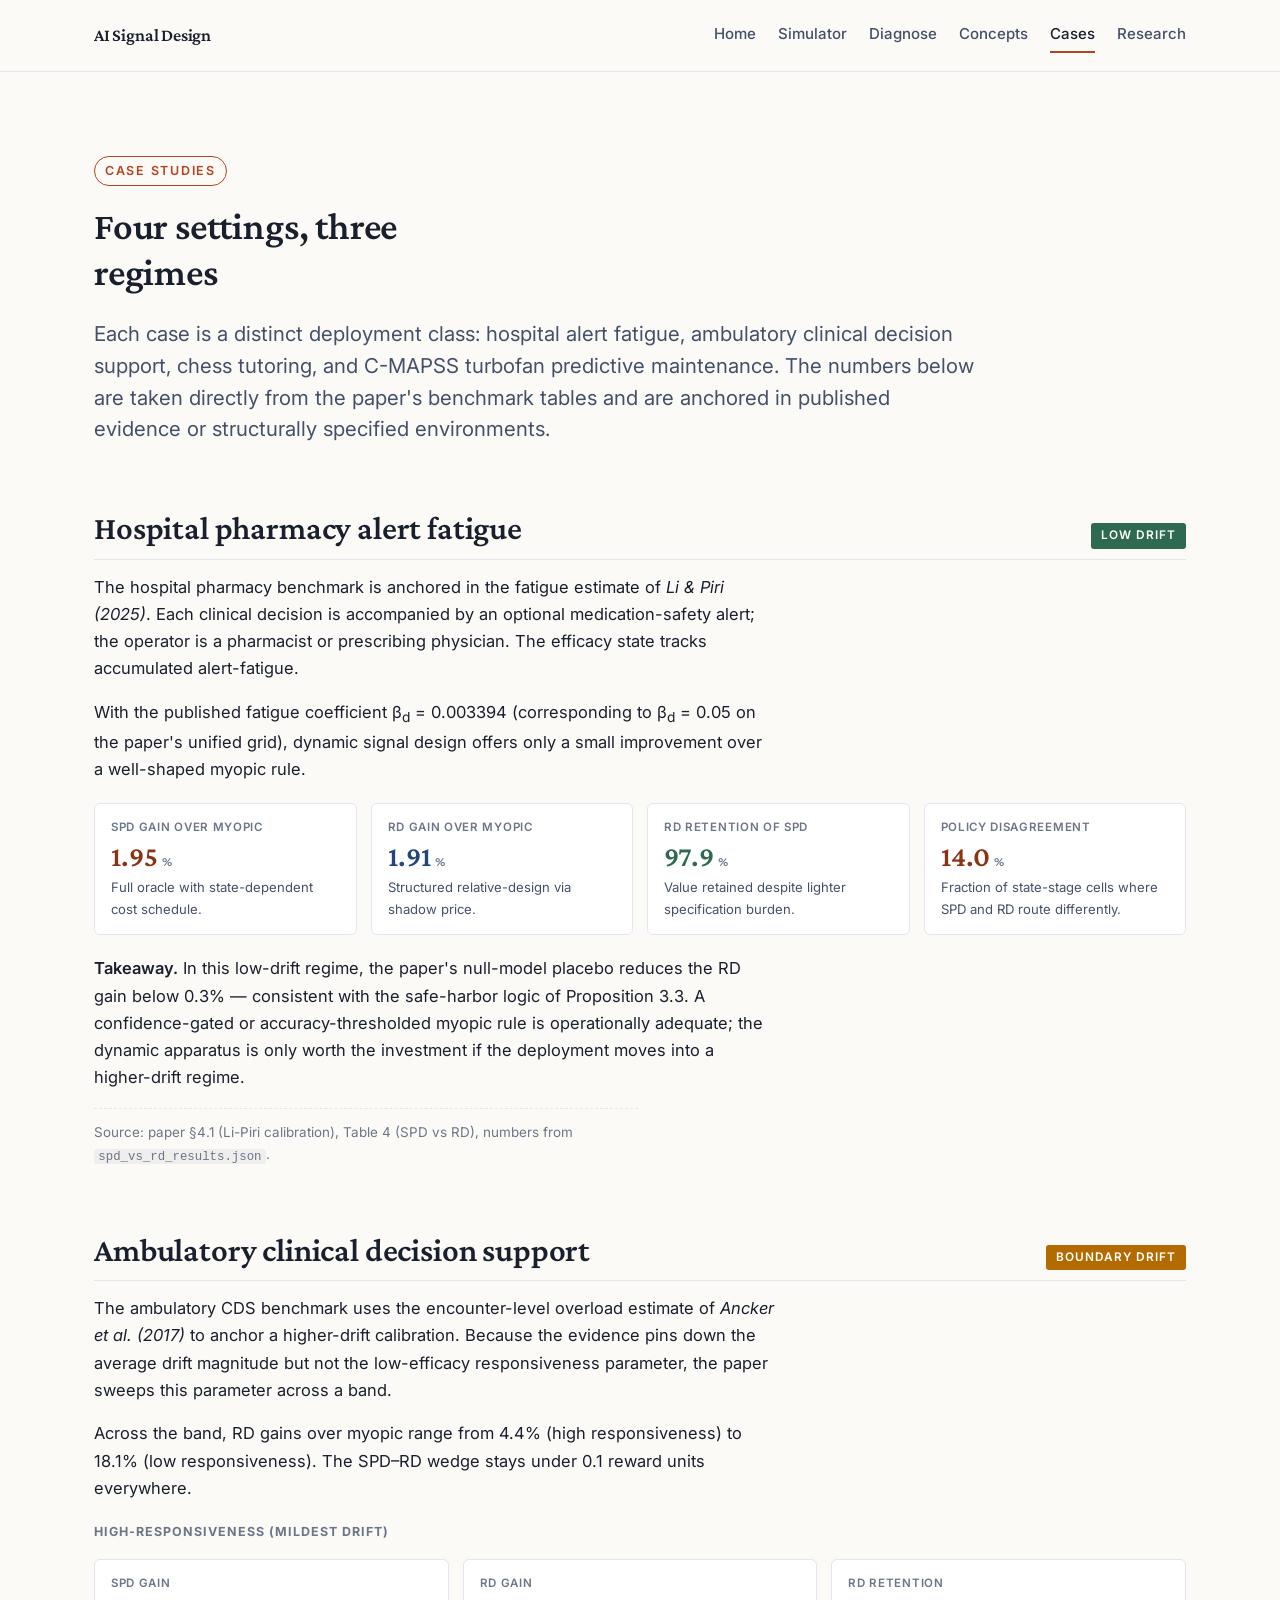
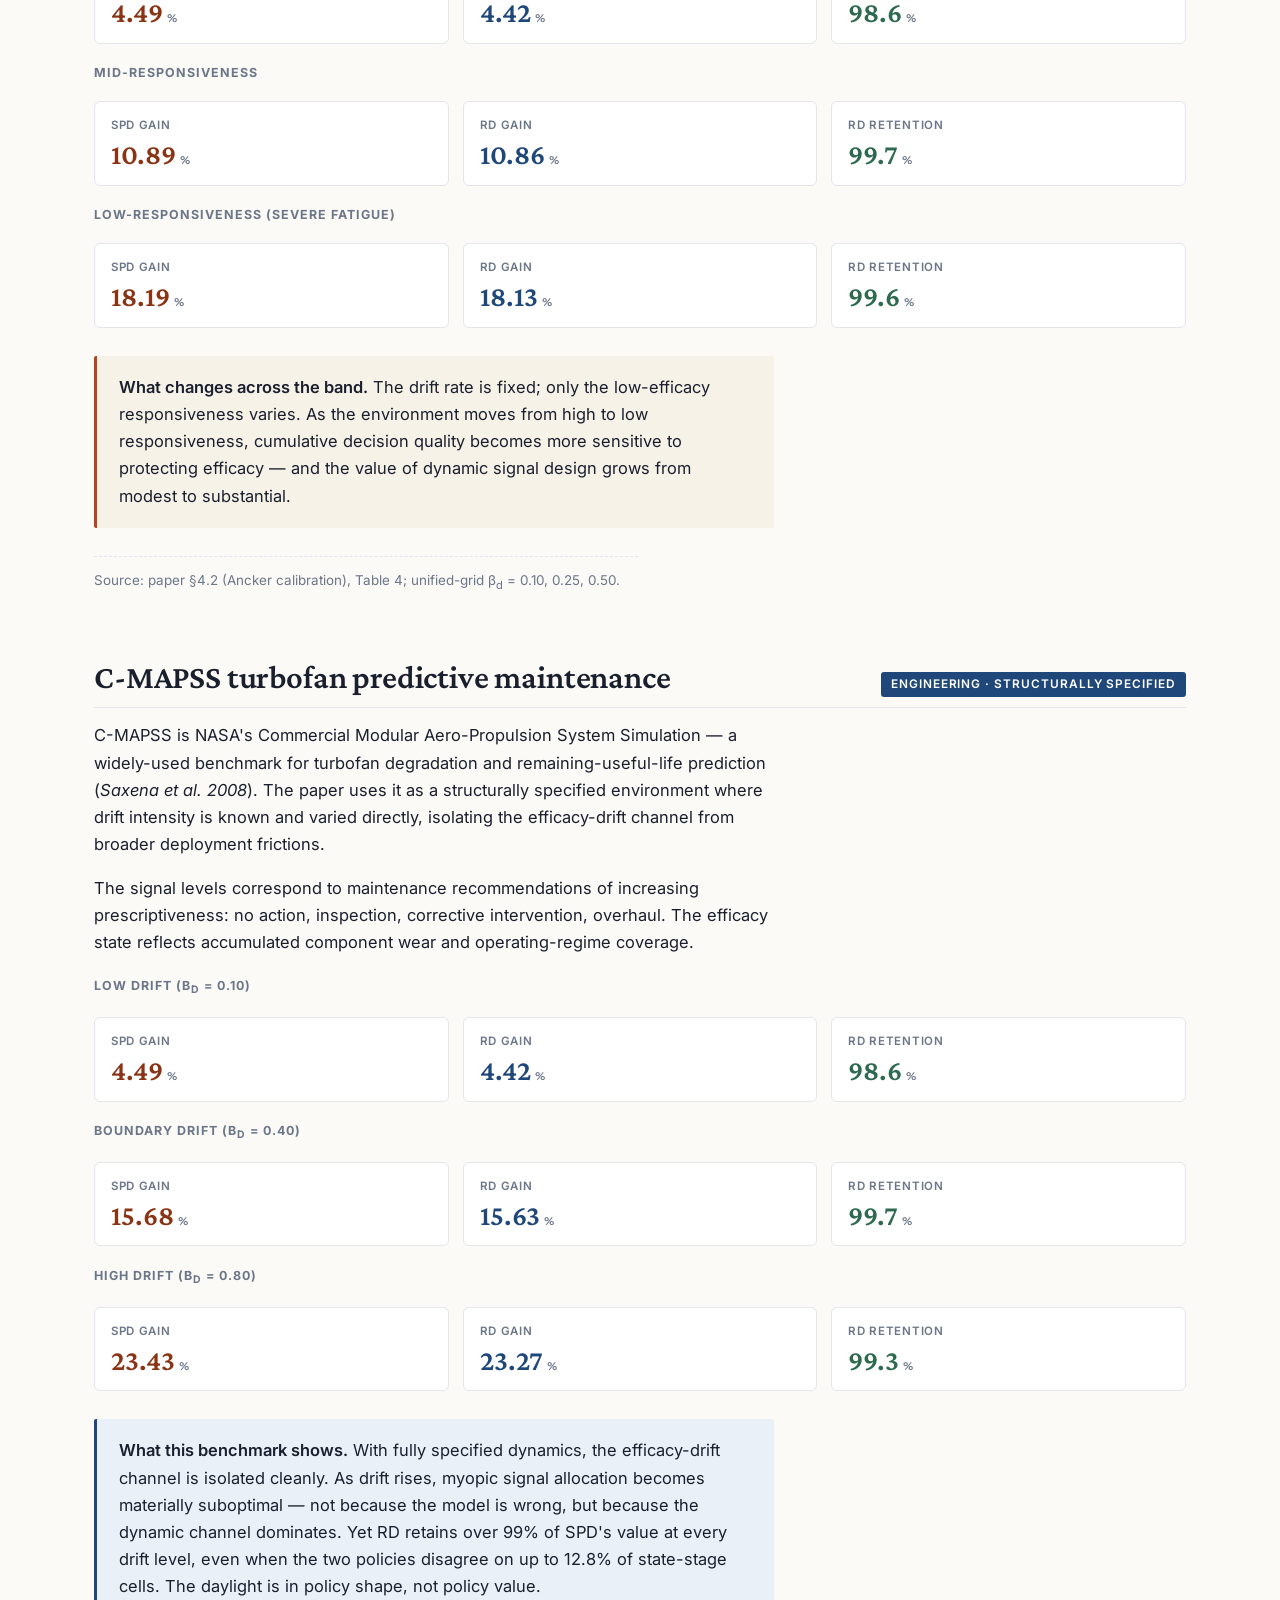
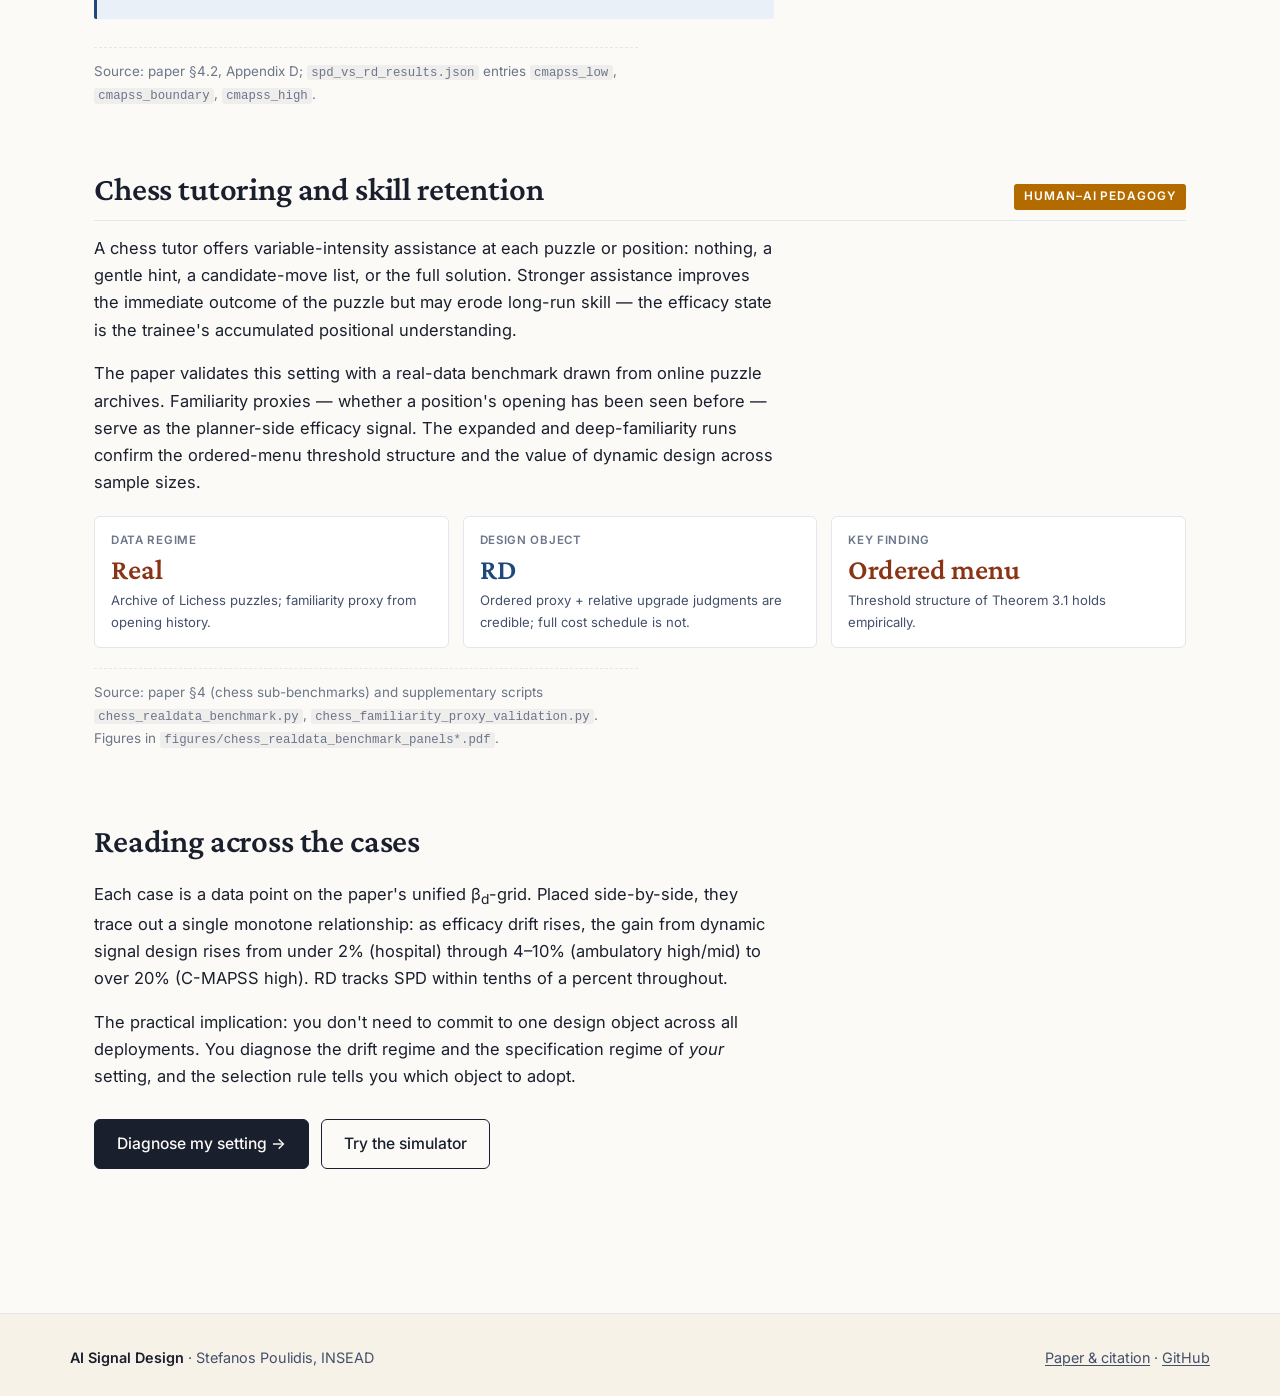
==== commit c5bc8fa2: "Trim copy: remove subtitle, "Who this is for", related reading, site blurb; collapse abstract to one" ====
--- a/cases.html
+++ b/cases.html
@@ -75,7 +75,7 @@
 
 <header class="site-header">
   <div class="nav-wrap">
-    <a href="index.html" class="brand">AI Signal Design <small>Companion to Poulidis (INSEAD)</small></a>
+    <a href="index.html" class="brand">AI Signal Design</a>
     <nav class="primary">
       <a href="index.html">Home</a>
       <a href="simulator.html">Simulator</a>
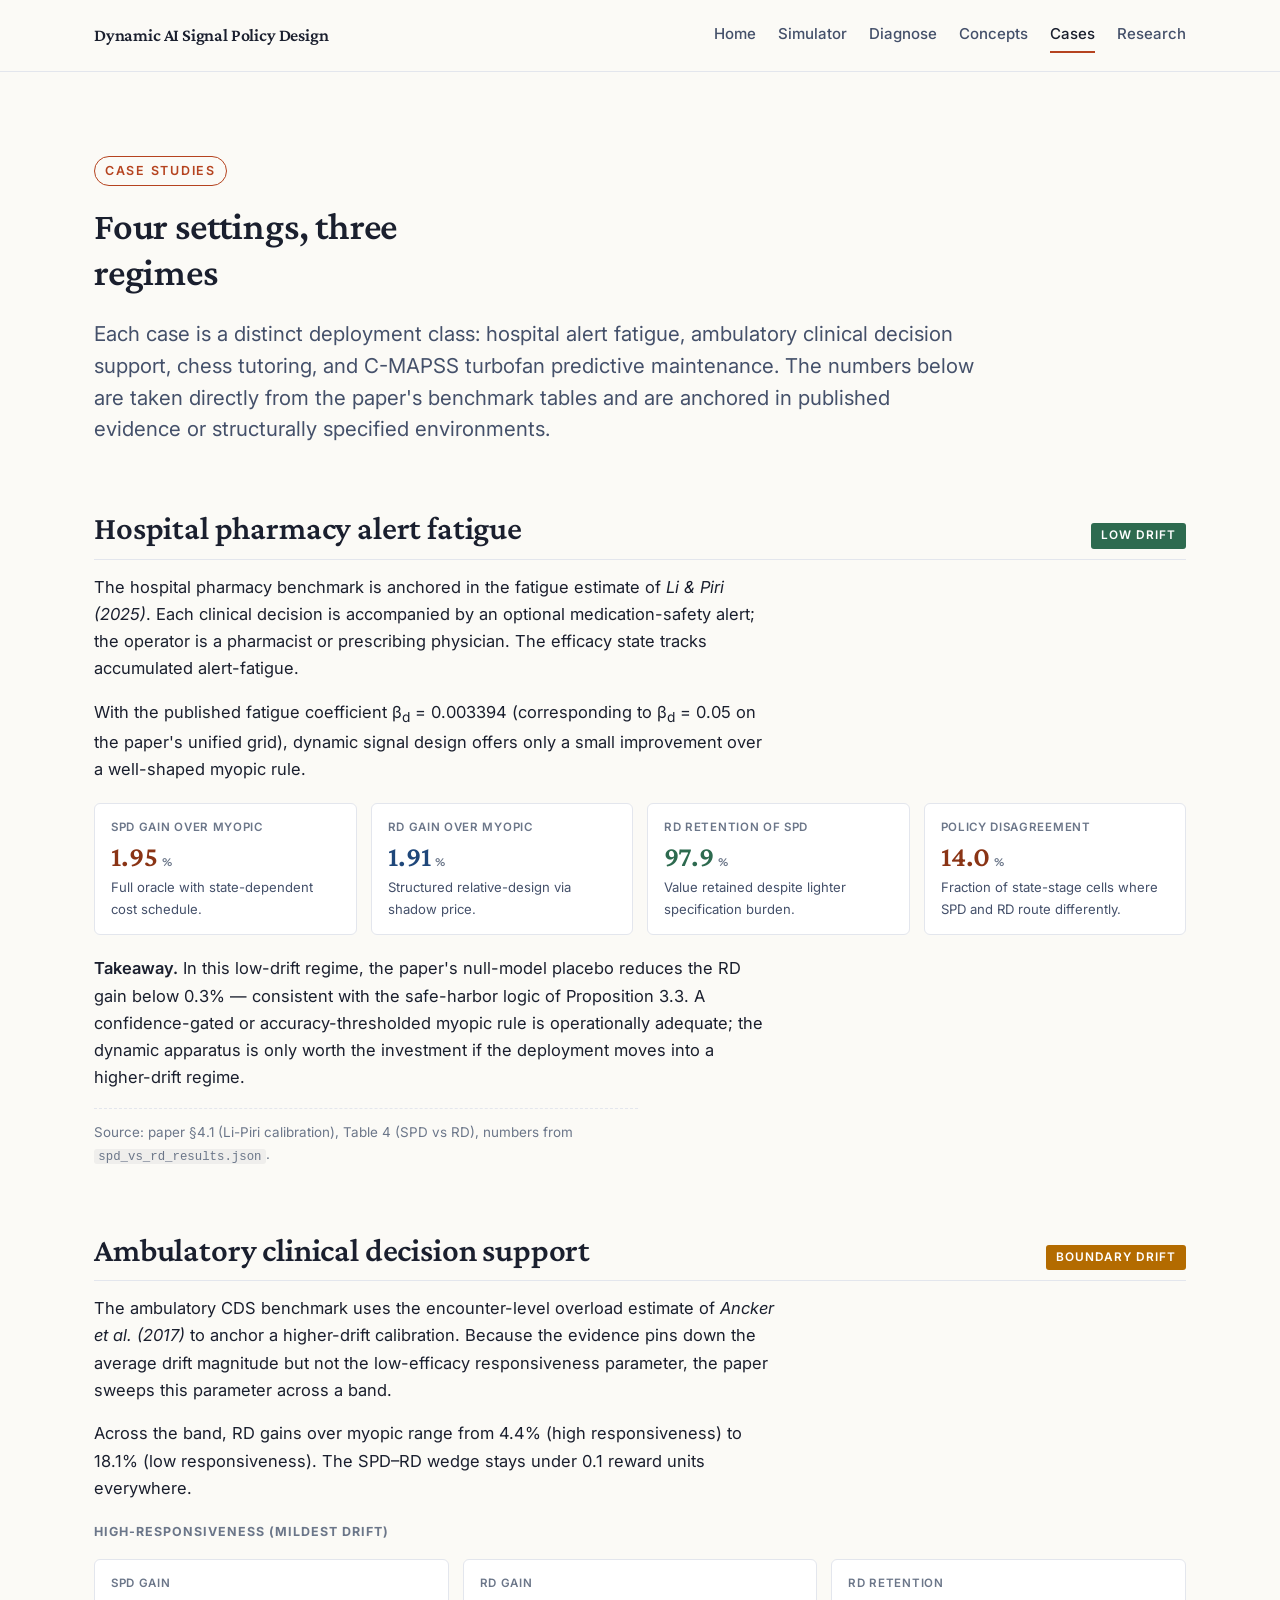
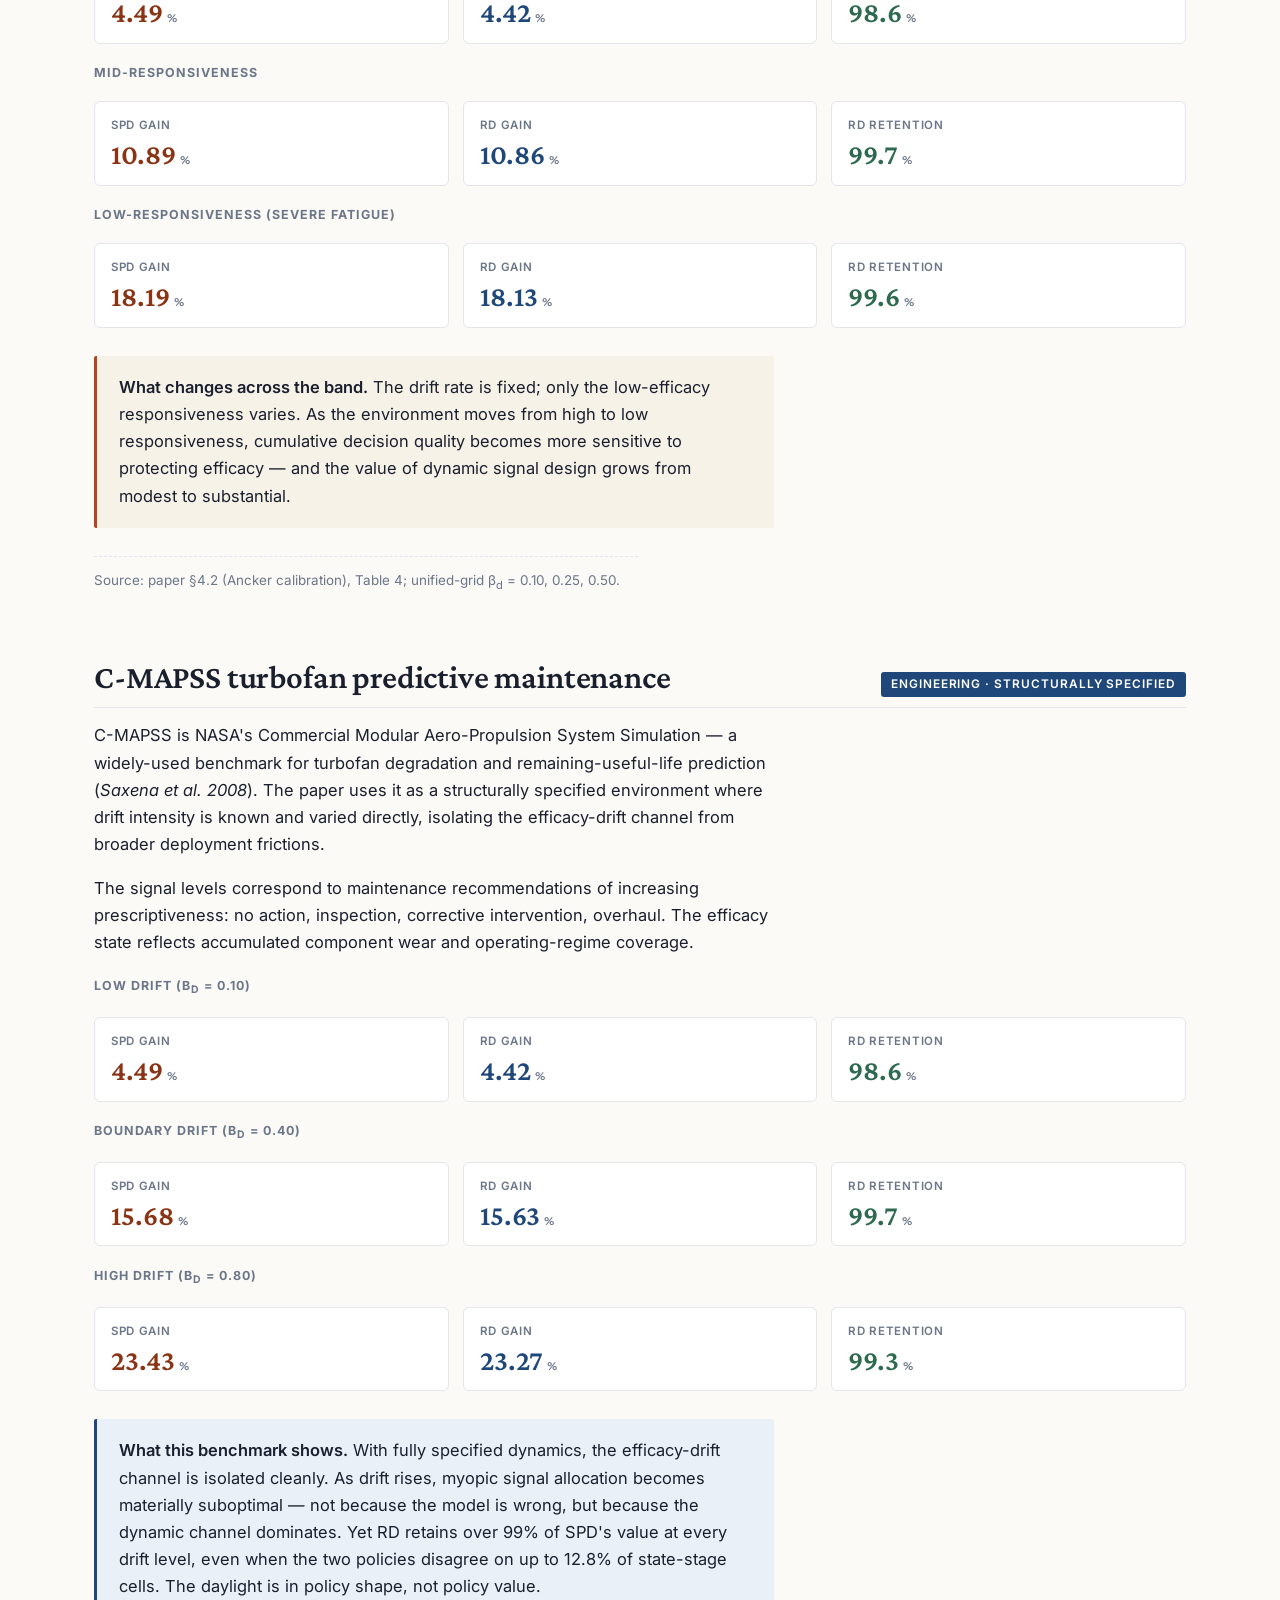
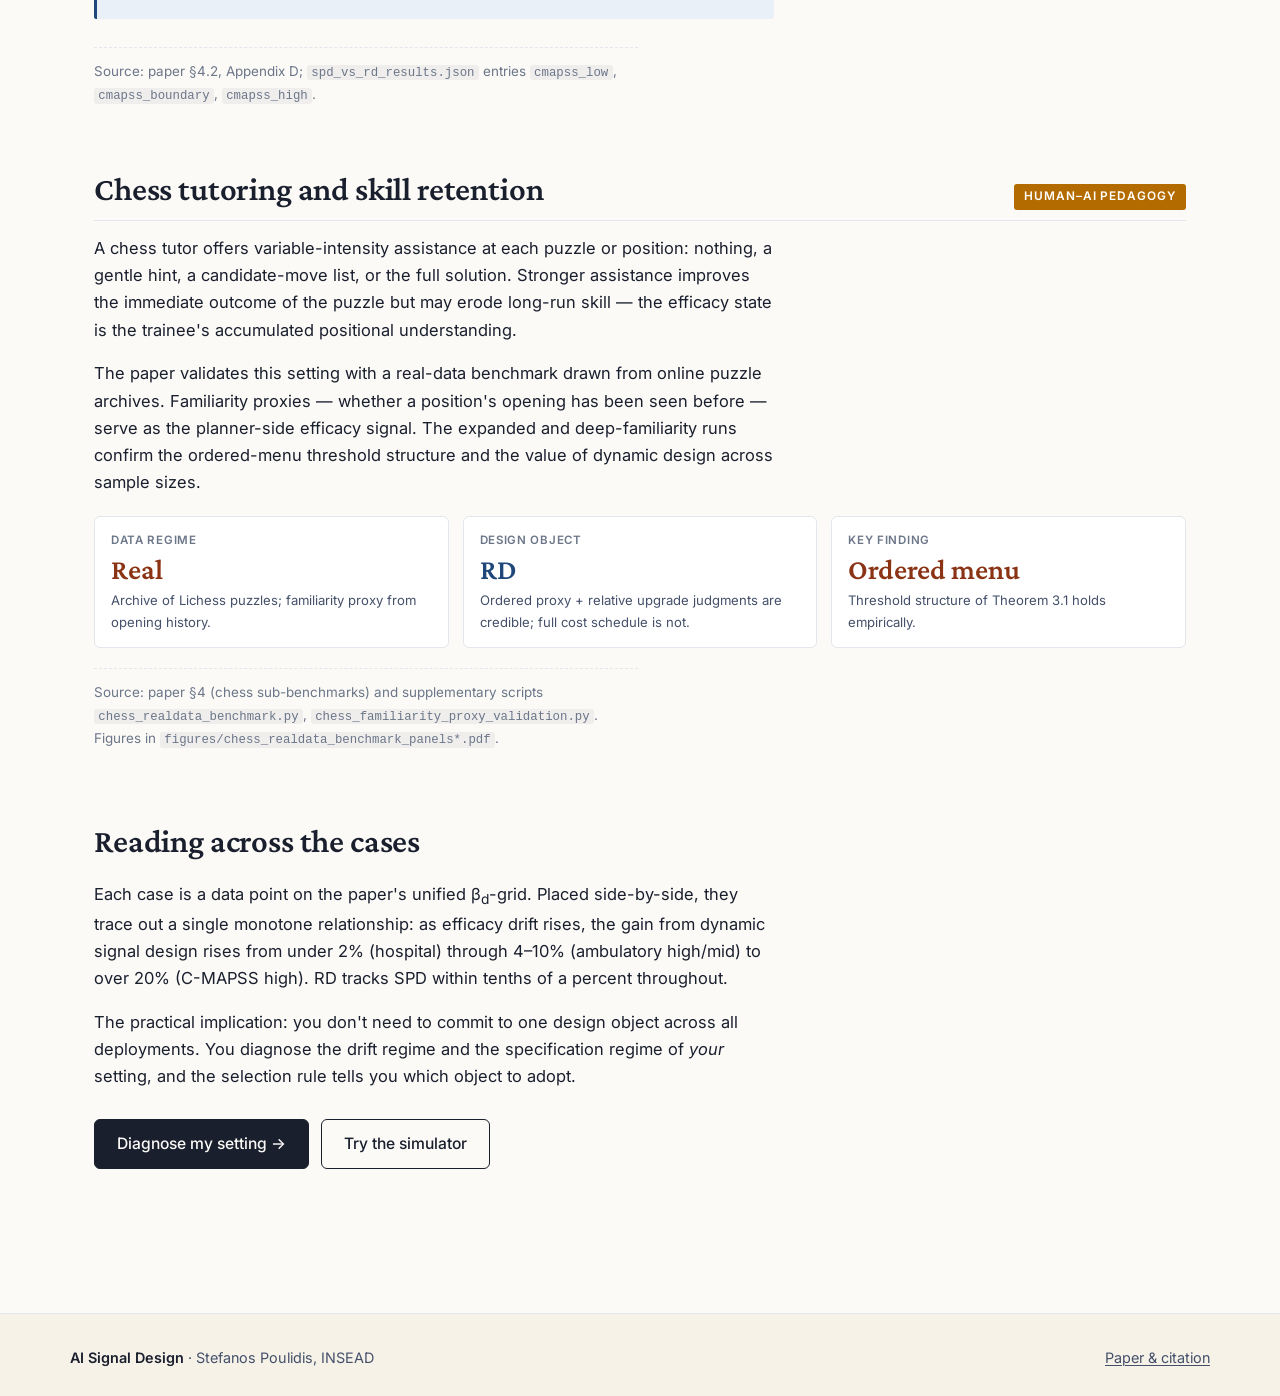
==== commit 8aa60ecc: "Rename brand to paper title; remove GitHub links from all footers - Header brand: "AI Signal Design"" ====
--- a/cases.html
+++ b/cases.html
@@ -75,7 +75,7 @@
 
 <header class="site-header">
   <div class="nav-wrap">
-    <a href="index.html" class="brand">AI Signal Design</a>
+    <a href="index.html" class="brand">Dynamic AI Signal Policy Design</a>
     <nav class="primary">
       <a href="index.html">Home</a>
       <a href="simulator.html">Simulator</a>
@@ -263,7 +263,7 @@
 <footer>
   <div class="foot-wrap">
     <div><strong>AI Signal Design</strong> · Stefanos Poulidis, INSEAD</div>
-    <div><a href="research.html">Paper &amp; citation</a> · <a href="https://github.com/StefanosPoulidis/ai-signal-design">GitHub</a></div>
+    <div><a href="research.html">Paper &amp; citation</a></div>
   </div>
 </footer>
 
